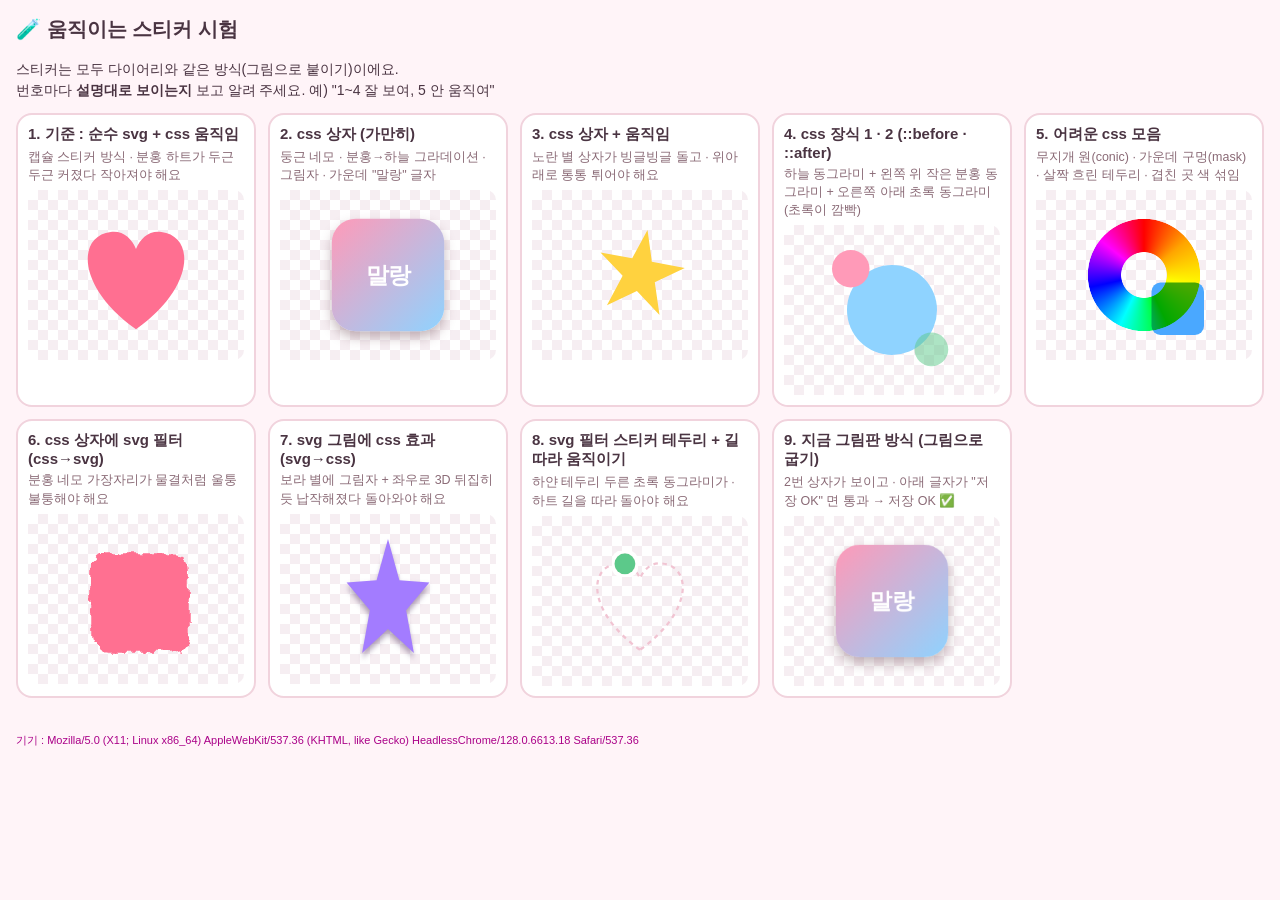
==== svgtest.html @ d5f9588b "v202611182350 (changed-20261009-1299)" ====
<!DOCTYPE html>
<html lang="ko">
<head>
<meta charset="utf-8">
<meta name="viewport" content="width=device-width, initial-scale=1">
<title>🧪 움직이는 스티커 시험 (사파리)</title>
<!-- 🧪 도련 11-18 : 그림판 css 블록 · svg 블록을 "움직이는 svg 스티커"로 저장할 수 있는지 아이패드에서 보는 시험 페이지
     스티커는 다이어리처럼 <img src="data:image/svg+xml..."> 로 붙여요 (캡슐 스티커와 같은 방식) -->
<style>
body { margin: 0; font-family: -apple-system, 'Apple SD Gothic Neo', sans-serif; background: #fff4f8; color: #4a3442; }
h1 { font-size: 20px; margin: 16px; }
p.top { margin: 0 16px 12px; font-size: 14px; line-height: 1.5; }
.grid { display: grid; grid-template-columns: repeat(auto-fill, minmax(220px, 1fr)); gap: 12px; padding: 0 16px 24px; }
.card { background: #fff; border: 2px solid #f1d3dd; border-radius: 16px; padding: 10px; }
.card b { display: block; font-size: 15px; margin-bottom: 4px; }
.card small { display: block; font-size: 12.5px; color: #8a6a76; line-height: 1.45; min-height: 36px; }
.stage { height: 170px; display: grid; place-items: center; background: repeating-conic-gradient(#f6eef2 0 25%, #fff 0 50%) 0 0 / 20px 20px; border-radius: 10px; margin-top: 6px; }
.stage img, .stage canvas { width: 150px; height: 150px; }
.foot { font-size: 11px; color: #a08; padding: 0 16px 24px; word-break: break-all; }
</style>
</head>
<body>
<h1>🧪 움직이는 스티커 시험</h1>
<p class="top">스티커는 모두 다이어리와 같은 방식(그림으로 붙이기)이에요.<br>번호마다 <b>설명대로 보이는지</b> 보고 알려 주세요. 예) "1~4 잘 보여, 5 안 움직여"</p>
<div class="grid" id="g"></div>
<p class="foot" id="ua"></p>
<script>
const NS = 'http://www.w3.org/2000/svg', XH = 'http://www.w3.org/1999/xhtml';
const url = s => 'data:image/svg+xml;charset=utf-8,' + encodeURIComponent(s);
const fo = (css, body, defs = '') => `<svg xmlns="${NS}" width="200" height="200" viewBox="0 0 200 200">${defs}<foreignObject x="0" y="0" width="200" height="200"><div xmlns="${XH}" style="position:relative;width:200px;height:200px;margin:0;padding:0;"><style>${css}</style>${body}</div></foreignObject></svg>`;
const T = [
  ['1', '기준 : 순수 svg + css 움직임', '캡슐 스티커 방식 · 분홍 하트가 두근두근 커졌다 작아져야 해요',
    `<svg xmlns="${NS}" width="200" height="200" viewBox="0 0 200 200"><style>.h{transform-box:fill-box;transform-origin:center;animation:b 1s ease-in-out infinite}@keyframes b{50%{transform:scale(1.2)}}</style><path class="h" fill="#ff6f91" d="M100 165C30 115 30 55 70 50c15-2 25 8 30 20 5-12 15-22 30-20 40 5 40 65-30 115z"/></svg>`],
  ['2', 'css 상자 (가만히)', '둥근 네모 · 분홍→하늘 그라데이션 · 그림자 · 가운데 "말랑" 글자',
    fo(`.b{position:absolute;left:25px;top:25px;width:150px;height:150px;border-radius:32px;background:linear-gradient(135deg,#ff9ab8,#8fd3ff);box-shadow:0 8px 16px rgba(90,50,60,.35);display:grid;place-items:center;font:900 30px sans-serif;color:#fff}`, `<div class="b">말랑</div>`)],
  ['3', 'css 상자 + 움직임', '노란 별 상자가 빙글빙글 돌고 · 위아래로 통통 튀어야 해요',
    fo(`.w{position:absolute;left:40px;top:40px;width:120px;height:120px;animation:j 1.2s ease-in-out infinite}.b{width:100%;height:100%;background:#ffd23f;clip-path:polygon(50% 0,61% 35%,98% 35%,68% 57%,79% 91%,50% 70%,21% 91%,32% 57%,2% 35%,39% 35%);animation:r 3s linear infinite}@keyframes r{to{transform:rotate(360deg)}}@keyframes j{50%{transform:translateY(-18px)}}`, `<div class="w"><div class="b"></div></div>`)],
  ['4', 'css 장식 1 · 2 (::before · ::after)', '하늘 동그라미 + 왼쪽 위 작은 분홍 동그라미 + 오른쪽 아래 초록 동그라미 (초록이 깜빡)',
    fo(`.b{position:absolute;left:40px;top:40px;width:120px;height:120px;border-radius:50%;background:#8fd3ff}.b::before{content:'';position:absolute;left:-20px;top:-20px;width:50px;height:50px;border-radius:50%;background:#ff9ab8}.b::after{content:'';position:absolute;right:-15px;bottom:-15px;width:45px;height:45px;border-radius:50%;background:#5cc98a;animation:f 1s steps(2) infinite}@keyframes f{50%{opacity:0}}`, `<div class="b"></div>`)],
  ['5', '어려운 css 모음', '무지개 원(conic) · 가운데 구멍(mask) · 살짝 흐린 테두리 · 겹친 곳 색 섞임',
    fo(`.a{position:absolute;left:25px;top:25px;width:150px;height:150px;border-radius:50%;background:conic-gradient(red,orange,yellow,lime,cyan,blue,magenta,red);-webkit-mask:radial-gradient(circle,transparent 30px,#000 31px);mask:radial-gradient(circle,transparent 30px,#000 31px);filter:blur(1px)}.c{position:absolute;left:110px;top:110px;width:70px;height:70px;background:#4aa8ff;mix-blend-mode:multiply;border-radius:12px}`, `<div class="a"></div><div class="c"></div>`)],
  ['6', 'css 상자에 svg 필터 (css→svg)', '분홍 네모 가장자리가 물결처럼 울퉁불퉁해야 해요',
    fo(`.b{position:absolute;left:35px;top:35px;width:130px;height:130px;background:#ff6f91;border-radius:20px;filter:url(#wv)}`, `<div class="b"></div>`, `<defs><filter id="wv"><feTurbulence type="turbulence" baseFrequency="0.04" numOctaves="2" seed="3"/><feDisplacementMap in="SourceGraphic" scale="18" xChannelSelector="R" yChannelSelector="G"/></filter></defs>`)],
  ['7', 'svg 그림에 css 효과 (svg→css)', '보라 별에 그림자 + 좌우로 3D 뒤집히듯 납작해졌다 돌아와야 해요',
    `<svg xmlns="${NS}" width="200" height="200" viewBox="0 0 200 200"><style>.s{transform-box:fill-box;transform-origin:center;filter:drop-shadow(0 6px 4px rgba(60,30,80,.4));animation:f 2s ease-in-out infinite}@keyframes f{50%{transform:scaleX(-1)}}</style><polygon class="s" fill="#a37cff" points="100,20 122,75 180,78 135,115 150,172 100,140 50,172 65,115 20,78 78,75"/></svg>`],
  ['8', 'svg 필터 스티커 테두리 + 길 따라 움직이기', '하얀 테두리 두른 초록 동그라미가 · 하트 길을 따라 돌아야 해요',
    `<svg xmlns="${NS}" width="200" height="200" viewBox="0 0 200 200"><defs><filter id="w"><feMorphology in="SourceAlpha" operator="dilate" radius="4" result="d"/><feFlood flood-color="#fff"/><feComposite in2="d" operator="in" result="o"/><feMerge><feMergeNode in="o"/><feMergeNode in="SourceGraphic"/></feMerge></filter></defs><path id="p" d="M100 165C30 115 30 55 70 50c15-2 25 8 30 20 5-12 15-22 30-20 40 5 40 65-30 115z" fill="none" stroke="#f1c4d2" stroke-width="3" stroke-dasharray="6 6"/><circle r="14" fill="#5cc98a" filter="url(#w)"><animateMotion dur="3s" repeatCount="indefinite"><mpath href="#p"/></animateMotion></circle></svg>`],
];
const g = document.getElementById('g');
T.forEach(([n, t, d, s]) => { const c = document.createElement('div'); c.className = 'card'; c.innerHTML = `<b>${n}. ${t}</b><small>${d}</small><div class="stage"><img alt=""></div>`; c.querySelector('img').src = url(s); g.appendChild(c); });
// 9 · 지금 그림판 방식 = css 상자를 그림(캔버스)으로 굽기 + 저장 가능?
(() => { const c = document.createElement('div'); c.className = 'card'; c.innerHTML = `<b>9. 지금 그림판 방식 (그림으로 굽기)</b><small id="r9">2번 상자가 보이고 · 아래 글자가 "저장 OK" 면 통과</small><div class="stage"><canvas width="200" height="200"></canvas></div>`; g.appendChild(c);
  const cv = c.querySelector('canvas'), x = cv.getContext('2d'), im = new Image(), r = c.querySelector('#r9');
  im.onload = () => setTimeout(() => { try { x.drawImage(im, 0, 0); cv.toDataURL(); r.textContent += ' → 저장 OK ✅'; } catch (e) { r.textContent += ' → 저장 막힘 ❌ (' + e.name + ')'; } }, 150);
  im.onerror = () => { r.textContent += ' → 그림 못 읽음 ❌'; };
  im.src = url(T[1][3]); })();
document.getElementById('ua').textContent = '기기 : ' + navigator.userAgent + (matchMedia('(display-mode: standalone)').matches ? ' · 홈 화면 앱' : '');
</script>
</body>
</html>
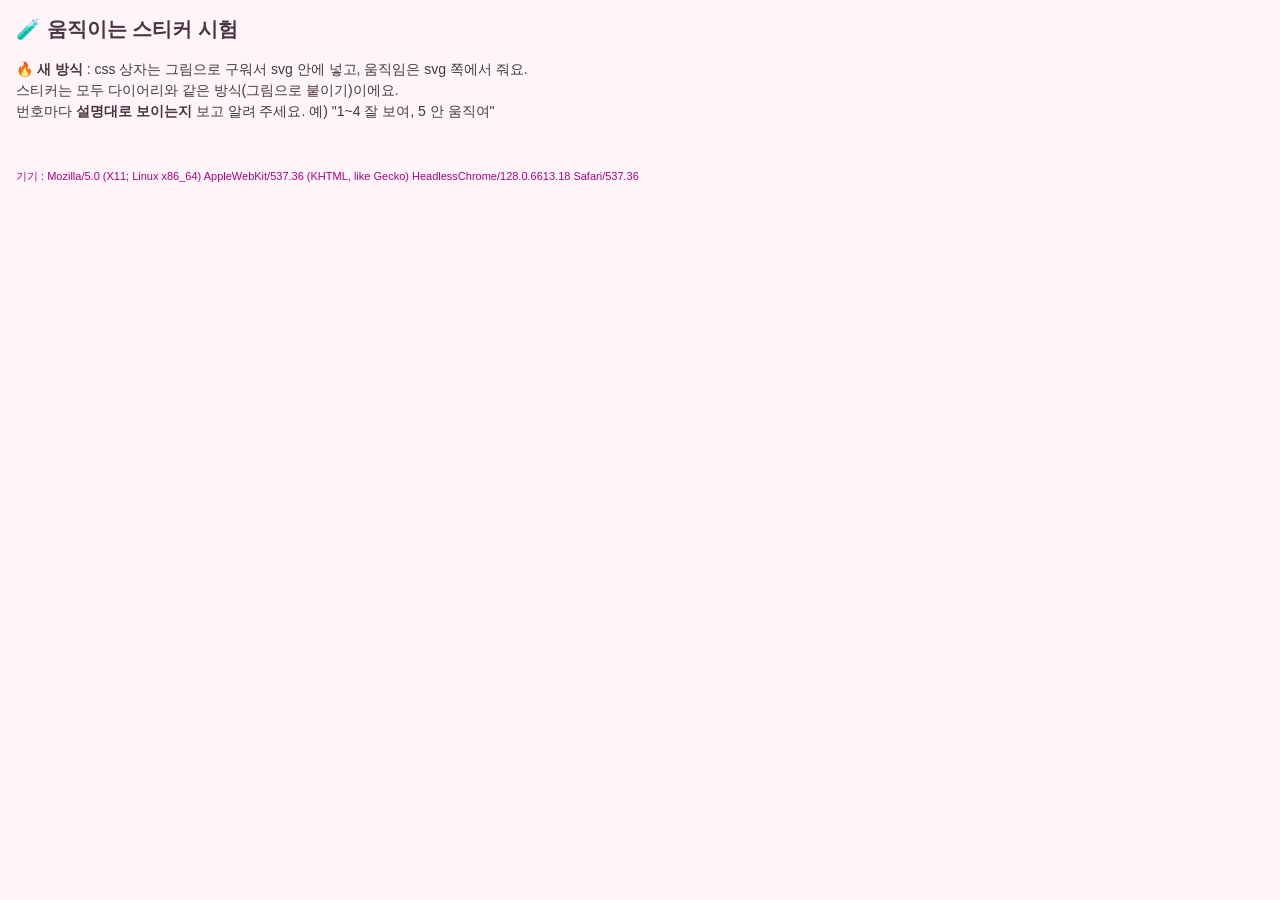
==== commit dc05eff2: "v202611190001 (changed-20261009-1300)" ====
--- a/svgtest.html
+++ b/svgtest.html
@@ -21,7 +21,7 @@
 </head>
 <body>
 <h1>🧪 움직이는 스티커 시험</h1>
-<p class="top">스티커는 모두 다이어리와 같은 방식(그림으로 붙이기)이에요.<br>번호마다 <b>설명대로 보이는지</b> 보고 알려 주세요. 예) "1~4 잘 보여, 5 안 움직여"</p>
+<p class="top"><b>🔥 새 방식</b> : css 상자는 그림으로 구워서 svg 안에 넣고, 움직임은 svg 쪽에서 줘요.<br>스티커는 모두 다이어리와 같은 방식(그림으로 붙이기)이에요.<br>번호마다 <b>설명대로 보이는지</b> 보고 알려 주세요. 예) "1~4 잘 보여, 5 안 움직여"</p>
 <div class="grid" id="g"></div>
 <p class="foot" id="ua"></p>
 <script>
@@ -47,13 +47,23 @@
     `<svg xmlns="${NS}" width="200" height="200" viewBox="0 0 200 200"><defs><filter id="w"><feMorphology in="SourceAlpha" operator="dilate" radius="4" result="d"/><feFlood flood-color="#fff"/><feComposite in2="d" operator="in" result="o"/><feMerge><feMergeNode in="o"/><feMergeNode in="SourceGraphic"/></feMerge></filter></defs><path id="p" d="M100 165C30 115 30 55 70 50c15-2 25 8 30 20 5-12 15-22 30-20 40 5 40 65-30 115z" fill="none" stroke="#f1c4d2" stroke-width="3" stroke-dasharray="6 6"/><circle r="14" fill="#5cc98a" filter="url(#w)"><animateMotion dur="3s" repeatCount="indefinite"><mpath href="#p"/></animateMotion></circle></svg>`],
 ];
 const g = document.getElementById('g');
-T.forEach(([n, t, d, s]) => { const c = document.createElement('div'); c.className = 'card'; c.innerHTML = `<b>${n}. ${t}</b><small>${d}</small><div class="stage"><img alt=""></div>`; c.querySelector('img').src = url(s); g.appendChild(c); });
-// 9 · 지금 그림판 방식 = css 상자를 그림(캔버스)으로 굽기 + 저장 가능?
-(() => { const c = document.createElement('div'); c.className = 'card'; c.innerHTML = `<b>9. 지금 그림판 방식 (그림으로 굽기)</b><small id="r9">2번 상자가 보이고 · 아래 글자가 "저장 OK" 면 통과</small><div class="stage"><canvas width="200" height="200"></canvas></div>`; g.appendChild(c);
-  const cv = c.querySelector('canvas'), x = cv.getContext('2d'), im = new Image(), r = c.querySelector('#r9');
-  im.onload = () => setTimeout(() => { try { x.drawImage(im, 0, 0); cv.toDataURL(); r.textContent += ' → 저장 OK ✅'; } catch (e) { r.textContent += ' → 저장 막힘 ❌ (' + e.name + ')'; } }, 150);
-  im.onerror = () => { r.textContent += ' → 그림 못 읽음 ❌'; };
-  im.src = url(T[1][3]); })();
+// 🔥 새 방식 (11-19) : css 상자는 그림으로 굽고 (9번처럼) → 그 그림을 svg 안에 넣고 → 움직임 · 필터는 svg 쪽에서
+const bake = (svg, k = 1) => new Promise(ok => { const im = new Image(); im.onload = () => setTimeout(() => { const c = document.createElement('canvas'); c.width = c.height = 200 * k; c.getContext('2d').drawImage(im, 0, 0, 200 * k, 200 * k); try { ok(c.toDataURL('image/png')); } catch (e) { ok(null); } }, 150); im.onerror = () => ok(null); im.src = url(svg); });
+const big = s => s.replace('width="200" height="200" viewBox', 'width="400" height="400" viewBox');
+const wrap = (png, css = '', defs = '', attr = '') => `<svg xmlns="${NS}" xmlns:xlink="http://www.w3.org/1999/xlink" width="200" height="200" viewBox="0 0 200 200">${defs}<style>.m{transform-box:fill-box;transform-origin:center;${css}}</style><image class="m" ${attr} x="0" y="0" width="200" height="200" href="${png}" xlink:href="${png}"/></svg>`;
+const card = (n, t, d, s) => { const c = document.createElement('div'); c.className = 'card'; c.innerHTML = `<b>${n}. ${t}</b><small>${d}</small><div class="stage"><img alt=""></div>`; c.querySelector('img').src = s ? url(s) : ''; if (!s) c.querySelector('small').textContent += ' → 굽기 실패 ❌'; g.appendChild(c); };
+(async () => {
+  const S = Object.fromEntries(T.map(t => [t[0], t[3]]));
+  const st = S['3'].replace(/animation:[^;}]+/g, 'animation:none');
+  const p2 = await bake(S['2']), p3 = await bake(st), p4 = await bake(S['4']), p5 = await bake(S['5']), p6 = await bake(S['6']), p2x = await bake(big(S['2']), 2);
+  T.filter(t => ['1', '7', '8'].includes(t[0])).forEach(([n, t, d, sv]) => card(n, t + ' (아까 ✅)', d, sv));
+  card('2', 'css 상자 (가만히)', '둥근 네모 · 분홍→하늘 그라데이션 · 그림자 · "말랑" · 안 잘려야 해요', p2 && wrap(p2));
+  card('3', 'css 상자 + 움직임', '노란 별이 빙글빙글 돌고 · 별 모양이 안 깨져야 해요', p3 && wrap(p3, 'animation:r 3s linear infinite}@keyframes r{to{transform:rotate(360deg)}'));
+  card('4', 'css 장식 1 · 2 + 움직임', '동그라미 3개 다 보이고 · 전체가 두근두근 커졌다 작아져야 해요', p4 && wrap(p4, 'animation:b 1s ease-in-out infinite}@keyframes b{50%{transform:scale(1.15)}'));
+  card('5', '어려운 css 모음 + 깜빡', '무지개 원 · 가운데 구멍 · 파란 네모 · 안 잘리고 · 천천히 깜빡여야 해요', p5 && wrap(p5, 'animation:f 1.6s ease-in-out infinite}@keyframes f{50%{opacity:.25}'));
+  card('6', 'css 상자 + svg 물결 필터', '분홍 네모 가장자리가 울퉁불퉁 (가만히) · 안 잘려야 해요', p2 && wrap(p6 || p2, '', `<defs><filter id="wv" x="-10%" y="-10%" width="120%" height="120%"><feTurbulence type="turbulence" baseFrequency="0.04" numOctaves="2" seed="3"/><feDisplacementMap in="SourceGraphic" scale="18" xChannelSelector="R" yChannelSelector="G"/></filter></defs>`, 'filter="url(#wv)"'));
+  card('10', '2번을 2배로 굽기 (선명하게)', '2번과 같은 모양 · 더 선명하면 좋아요 · 잘리면 알려 주세요', p2x && wrap(p2x));
+})();
 document.getElementById('ua').textContent = '기기 : ' + navigator.userAgent + (matchMedia('(display-mode: standalone)').matches ? ' · 홈 화면 앱' : '');
 </script>
 </body>
